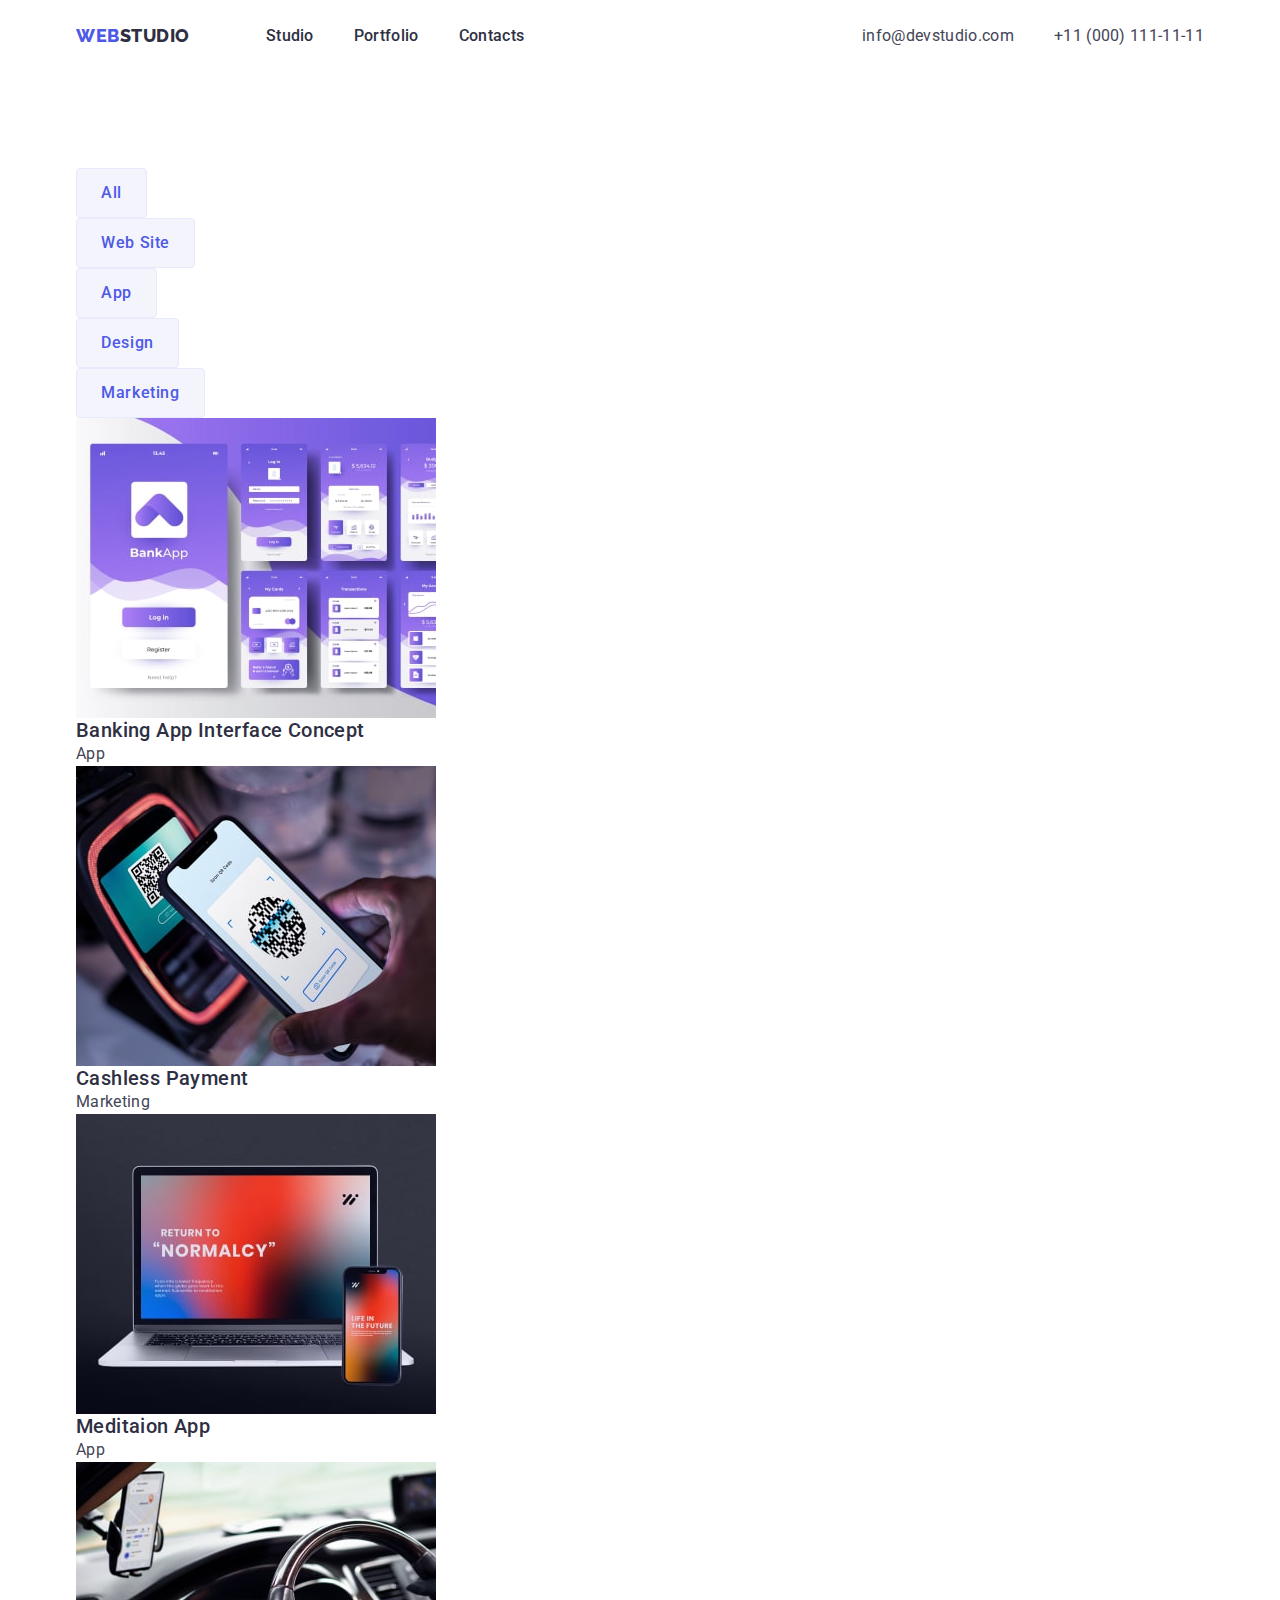
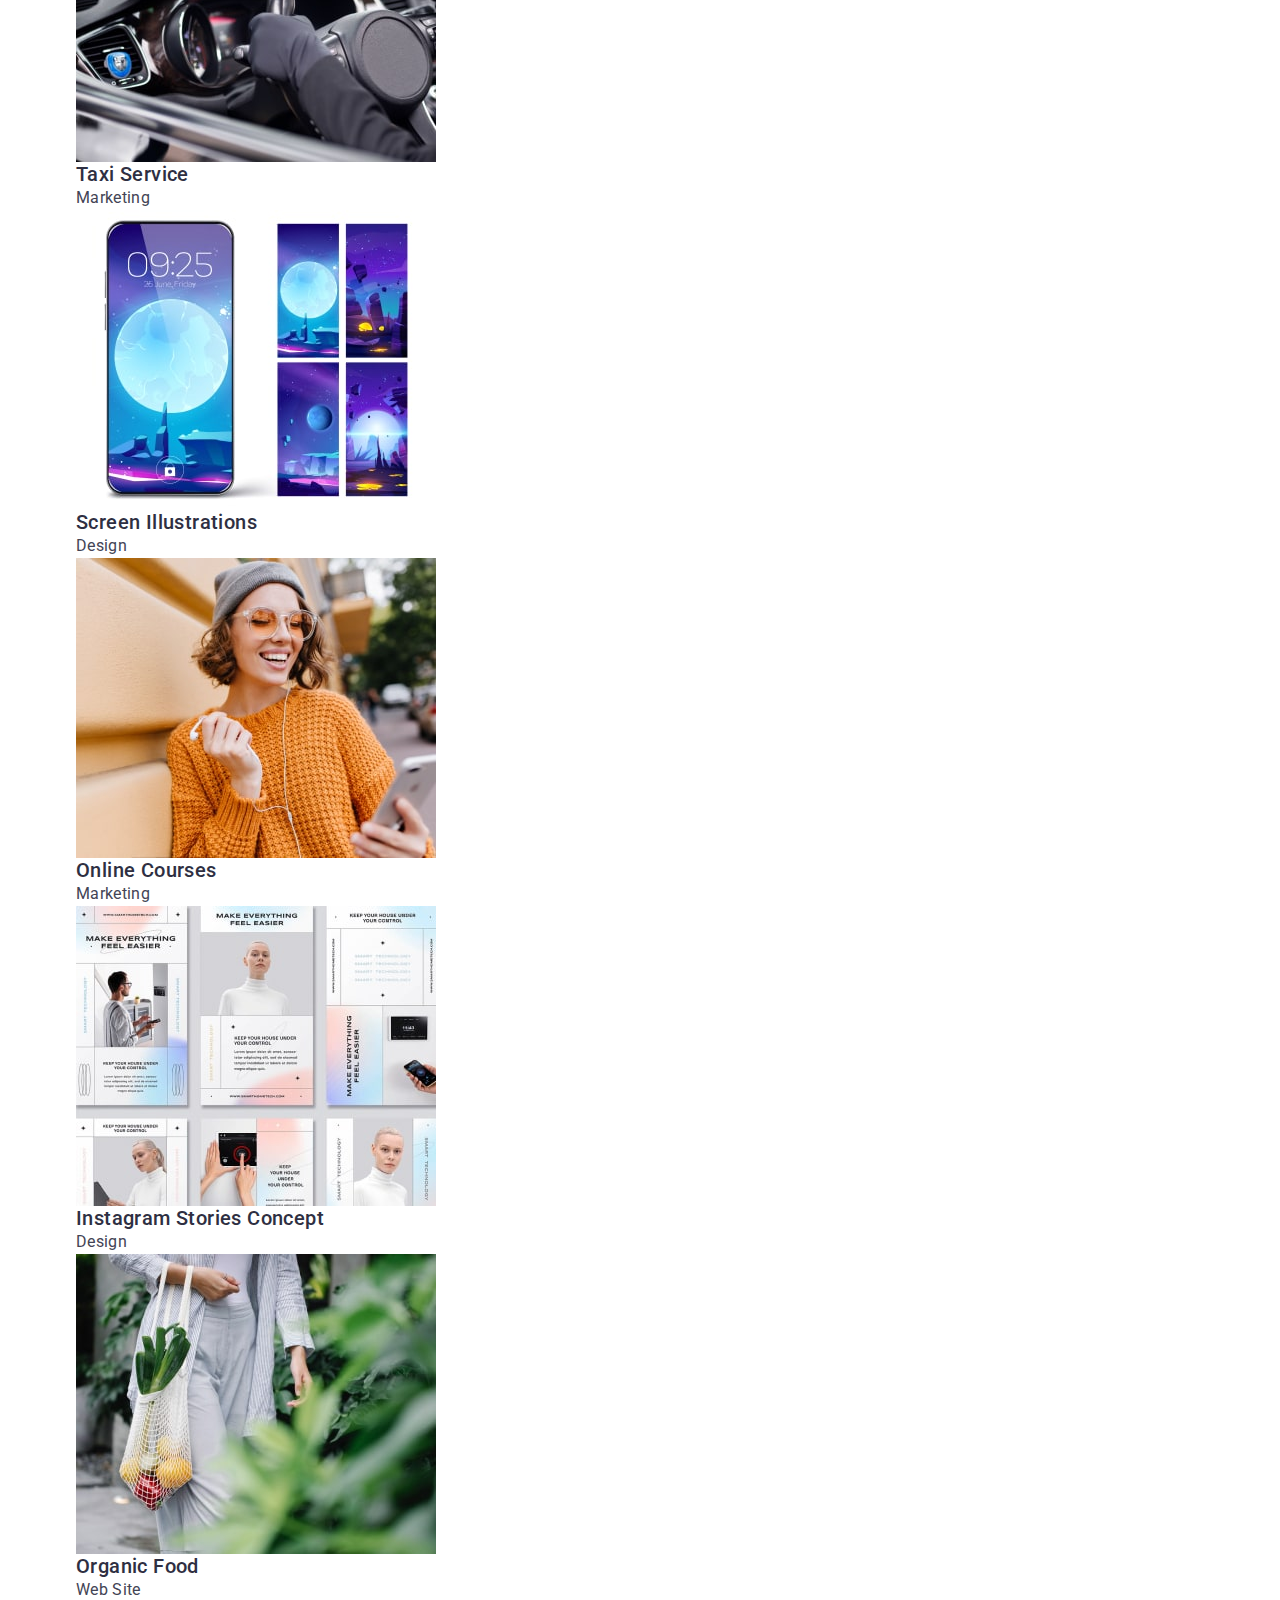
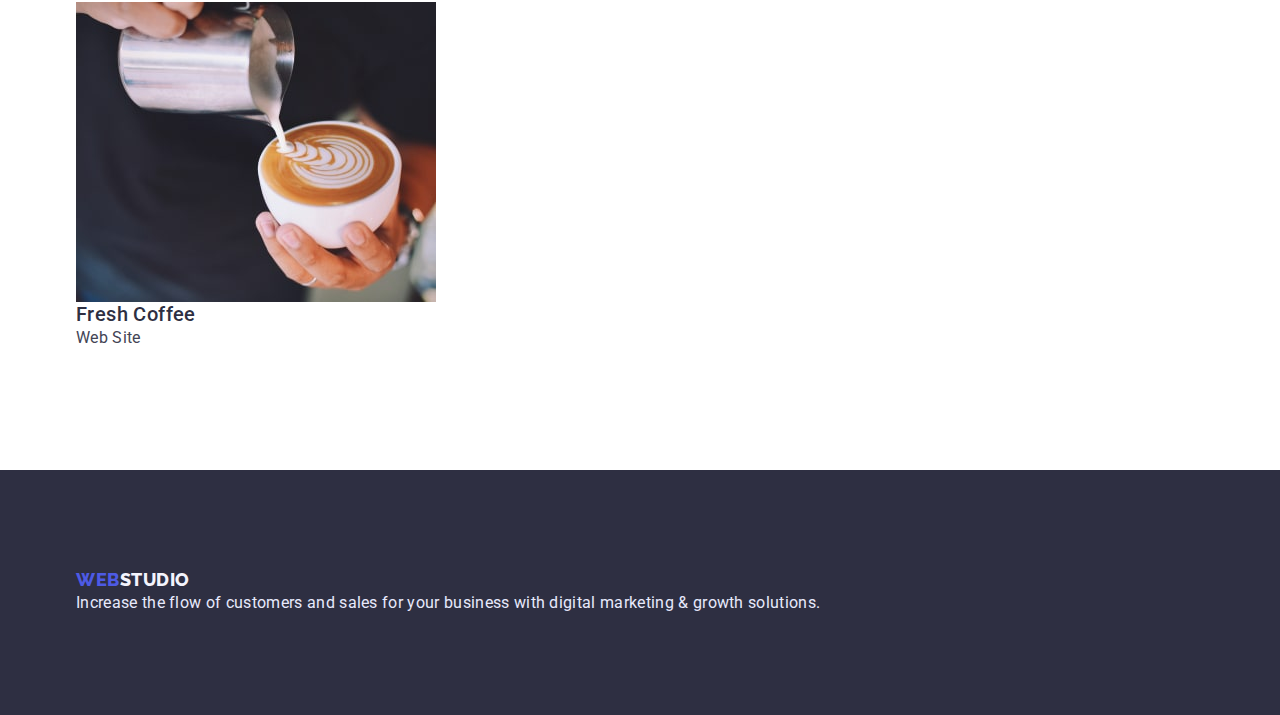
==== portfolio.html @ 72c94efc "add new files" ====
<!DOCTYPE html>
<html lang="en">
<head>
    <meta charset="UTF-8">
    <meta http-equiv="X-UA-Compatible" content="IE=edge">
    <meta name="viewport" content="width=device-width, initial-scale=1.0">
    <link rel="preconnect" href="https://fonts.googleapis.com">
    <link rel="preconnect" href="https://fonts.gstatic.com" crossorigin>
    <link href="https://fonts.googleapis.com/css2?family=Raleway:wght@800&family=Roboto:wght@400;500;700;900&display=swap" rel="stylesheet">
    <link rel="stylesheet" href="https://cdn.jsdelivr.net/npm/modern-normalize@1.1.0/modern-normalize.min.css">
    <link rel="stylesheet" href="./css/styles.css">
    <title>Web
        Studio</title>
<body>
    <header class="header">
        <div class="container header-container">
                <nav class="nav">
                    <a href="./index.html" class="nav-logo link list"><span class="accent">Web</span>Studio</a>
                <ul class="nav-list list ">
                    <li class="nav-item">
                        <a href="./index.html" class="nav-link link list ">Studio</a>
                    </li>
                    <li class="nav-item">
                        <a href="" class="nav-link link list ">Portfolio</a>
                    </li>
                    <li class="nav-item">
                        <a href="" class="nav-link link list ">Contacts</a>
                    </li>
                </ul>
                </nav>
                <address class="addres">
                <ul class="addres-list list">
                    <li class="addres-item">
                        <a href="mailto:info@devstudio.com" class="contact-link-mail list  link ">info@devstudio.com</a>
                    </li>
                    <li class="addres-item">
                        <a href="tel:+110001111111" class="contact-link-number list link ">+11 (000) 111-11-11</a>
                    </li>
                </ul>
                </address>
        </div>    
    </header>
    <main>       
        <section class="portfolio">
            <div class="container">
        <h1 hidden>portfolio</h1>
    <ul  class="portfolio-list">
        <li class="portfolio-item list"><button type="button" class="portfolio-btn">All</button></li>
        <li class="portfolio-item list"><button type="button" class="portfolio-btn">Web Site</button></li>
        <li class="portfolio-item list"><button type="button" class="portfolio-btn">App</button></li>
        <li class="portfolio-item list"><button type="button" class="portfolio-btn">Design</button></li>
        <li class="portfolio-item list"><button type="button" class="portfolio-btn">Marketing</button></li>
    </ul> 
    <ul class="portfolio-list">
        <li class="portfolio-item list">
            <img src="./images/portfolio/img1.jpg" alt="Banking App Interface Concept" >
            <h3 class="portfolio-subtitle section-subtitle">Banking App Interface Concept</h3>
            <p class="portfolio-text sction-text">App</p>
        </li>
        <li class="portfolio-item list">
            <img src="./images/portfolio/img2.jpg" alt="Cashless Payment" width="360" height="300">
            <h3 class="portfolio-subtitle section-subtitle">Cashless Payment</h3>
            <p class="portfolio-text sction-text">Marketing</p>
        </li>
        <li class="portfolio-item list">
            <img src="./images/portfolio/img3.jpg" alt="Meditaion App" width="360" height="300">
            <h3 class="portfolio-subtitle section-subtitle">Meditaion App</h3>
            <p class="portfolio-text sction-text">App</p>
        </li>
        <li class="portfolio-item list">
            <img src="./images/portfolio/img4.jpg" alt="Taxi Service" width="360" height="300">
            <h3 class="portfolio-subtitle section-subtitle">Taxi Service</h3>
            <p class="portfolio-text sction-text">Marketing</p>
        </li>
        <li class="portfolio-item list">
            <img src="./images/portfolio/img5.jpg" alt="Screen Illustrations" width="360" height="300">
            <h3 class="portfolio-subtitle section-subtitle">Screen Illustrations</h3>
            <p class="portfolio-text sction-text">Design</p>
        </li>
        <li class="portfolio-item list">
            <img src="./images/portfolio/img6.jpg" alt="Online Courses" width="360" height="300">
            <h3 class="portfolio-subtitle section-subtitle">Online Courses</h3>
            <p class="portfolio-text sction-text">Marketing</p>
        </li>
        <li class="portfolio-item list">
            <img src="./images/portfolio/img7.jpg" alt="Instagram Stories Concept" width="360" height="300">
            <h3 class="portfolio-subtitle section-subtitle">Instagram Stories Concept</h3>
            <p class="portfolio-text sction-text">Design</p>
        </li>
        <li class="portfolio-item list">
            <img src="./images/portfolio/img8.jpg" alt="Organic Food" width="360" height="300">
            <h3 class="portfolio-subtitle section-subtitle">Organic Food</h3>
            <p class="portfolio-text sction-text">Web Site</p>
        </li>
        <li class="portfolio-item list">
            <img src="./images/portfolio/img9.jpg" alt="Fresh Coffee" width="360" height="300">
            <h3 class="portfolio-subtitle section-subtitle">Fresh Coffee</h3>
            <p class="portfolio-text sction-text">Web Site</p>
        </li>
        </ul>
        
        </div>
        </section>
    </main>     
    <footer class="footer">
        <div class="container">
        <a href="./index.html" class="footer-logo link"><span class="accent">Web</span>Studio</a>
        <p class="footer-text sction-text">Increase the flow of customers and sales for your business with digital marketing & growth solutions.</p>
        </div>
    </footer>
</body>
---- css/styles.css ----
h1,h2,h3,p{
    margin-top: 0;
    margin-bottom: 0;
    }
    ul,ol{
    margin-top: 0;
    margin-bottom: 0;
    padding-left: 0;
    }
    img{
        display: block;
    }
    :root{
    --grey-one:#434455;
    --grey-two:#2E2F42; 
    --blue-one:#4D5AE5;
    --blue-two:#404BBF;
    --white-one:#FFFFFF;
    --white-two:#F4F4FD;
    --white-three:#E7E9FC;   
    --body-text-color:var(--grey-one);
    --bodi-title-color:var(--grey-two);
    --background-hero-footer-color:var(--grey-two);
    --hover-focus-color:var(--blue-one);
    --btn-color:var(--blue-one);
    --btn-hover-focus-color:var(--blue-two);
    --btn-text-color:var(--white-one);
    }
    .container{
        width: 1158px;
        margin-left: auto;
        margin-right: auto; 
        padding-left: 15px;
        padding-right: 15px;   
        }
    .section-title{
    font-size: 36px;
    line-height: 1.11;
    text-align: center;
    letter-spacing: 0.02em;
    text-transform: capitalize;
    }
    .section-subtitle{
    font-weight: 500;
    font-size: 20px;
    line-height: 1.2;
    letter-spacing: 0.02em;
    }
    .sction-text{
    line-height: 1.5;
    letter-spacing: 0.02em;
    color:var(--body-text-color);
    }
    button {
    border-radius: 4px;
    font-family: inherit;
    font-weight: 500;
    line-height: 1.5;
    font-size: 16px;
    display: flex;
    align-items: center;
    letter-spacing: 0.04em;
    cursor: pointer;
    }
    button:focus, button:hover {
    background-color:var(--btn-hover-focus-color);
    color:var(--white-one);
    box-shadow: 0px 3px 1px rgba(0, 0, 0, 0.1), 0px 2px 1px rgba(0, 0, 0, 0.08), 0px 2px 2px rgba(0, 0, 0, 0.12);
    border-radius: 4px;
    }
    .list{ 
    list-style: none;
    }
    .link{
    text-decoration: none;
    }    
    /* ----------BODY------------ */
    body{
    font-family: 'roboto', sans-serif;
    font-size: 16px;
    color:var(--grey-two);
    background-color:var(--white-one);
    }
    
    /* ---------HEADER----------- */
    .header{
        padding-top: 24px;
        padding-bottom: 24px;
    }
    .header-container{
        display: flex;
        align-items: center;
        justify-content: space-between;

    }
    .nav{
        display: flex;
        align-items: center;
    }
    .nav-list{
        display: flex;
        align-items: center;
    }
    .nav-logo{
        margin-right: 76px;
    }
    .nav-item:not(:last-child){
        margin-right: 40px;
    }
    
    .nav-logo {
    font-family: 'Raleway';
    font-weight: 800;
    font-size: 18px;
    line-height: 1.33;
    display: flex;
    align-items: center;
    letter-spacing: 0.03em;
    text-transform: uppercase;
    color: var(--bodi-title-color);
    }
    .nav-logo:hover, 
    .nav-logo:focus{
    color:var(--hover-focus-color);
    }
    .accent{
    color: var(--hover-focus-color);
    }
    .nav-link {
    font-weight: 500;
    line-height: 1.5;
    letter-spacing: 0.02em;
    color: var(--bodi-title-color);  
    }
    /*------------ ADDRES------------ */
    .addres{
        display: flex;
        align-items: center; 
    }
    .addres-list{
        display: flex;
        align-items: center;   
    }
    .addres-item:not(:last-child){
        margin-right: 40px;
        margin-left: auto;
    }
    .contact-link-number, .contact-link-mail {
    line-height: 1.5;
    letter-spacing: 0.02em;
    color:var(--body-text-color);
    font-style: normal;
    
    }
    .nav-list .nav-link:hover, 
    .nav-list .nav-link:focus,
    .contact-link-number:hover, .contact-link-number:focus,
    .contact-link-mail:hover, .contact-link-mail:focus,   
    .footer-logo:hover, .footer-logo:focus
    {
    color: var(--hover-focus-color);  
    }
    /* --------MAIN------------ */
        /* --------HERO------------ */
    .hero {
        padding-top: 188px;
        padding-bottom: 188px;
    background: var(--background-hero-footer-color);
    }
    .hero-btn{
    padding: 16px 32px;
    background: var(--btn-color);
    color:var(--btn-text-color);
    box-shadow: 0px 4px 4px rgba(0, 0, 0, 0.15);
    border-radius: 4px;
    }
    .hero-title {
    font-size: 56px;
    line-height: 1.07;
    text-align: center;
    letter-spacing: 0.02em;
    color:var(--white-one);
    }
    /* --------ABOUT---------- */
    .about{
        padding-top: 120px;
        padding-bottom: 120px;
    }
    /* -------DOING------------- */
    .doing{
        padding-top: 120px;
        padding-bottom: 120px;
    }
    /* -------------TEAM------------ */
    .team {
        padding-top: 120px;
        padding-bottom: 120px;
    background:var(--white-two);
    }
    /* -----PORTFOLIO--------- */
    .portfolio{
        padding-top: 96px;
        padding-bottom: 120px;
    }
    .portfolio-btn{
    padding: 12px 24px;     
    background:var(--white-two); 
    color: var(--btn-color);
    border: 1px solid var(--white-three);
    border-radius: 4px;}
    /* ---------FOOTER--------- */
    .footer{
        padding-top: 100px;
        padding-bottom: 100px;
    background-color: var(--background-hero-footer-color)
    }
    .footer-logo {
    font-family: 'Raleway';
    font-weight: 800;
    font-size: 18px;
    line-height: 1.16;
    display: flex;
    align-items: center;
    letter-spacing: 0.03em;
    text-transform: uppercase;
    color: var(--white-two);
    }
    .footer-text {
    line-height: 1.5;
    letter-spacing: 0.02em;
    color:var(--white-three);
    }
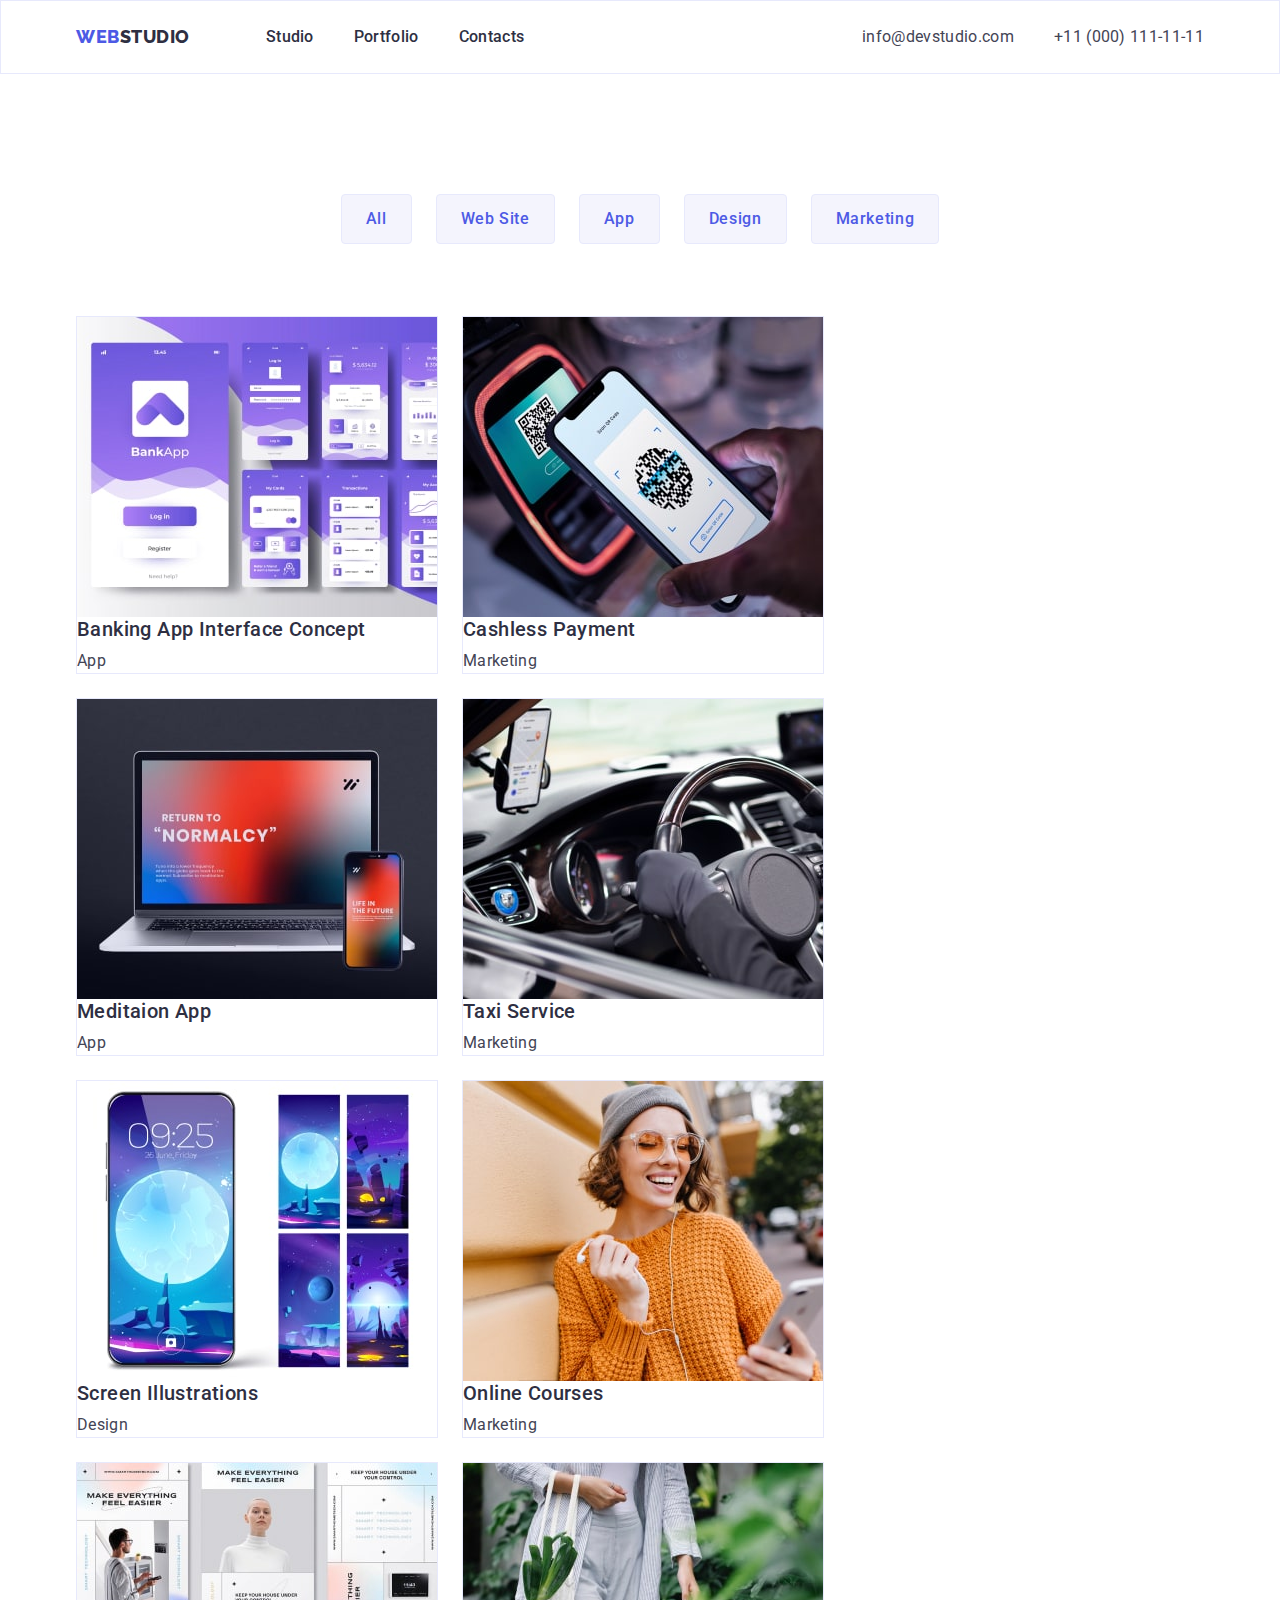
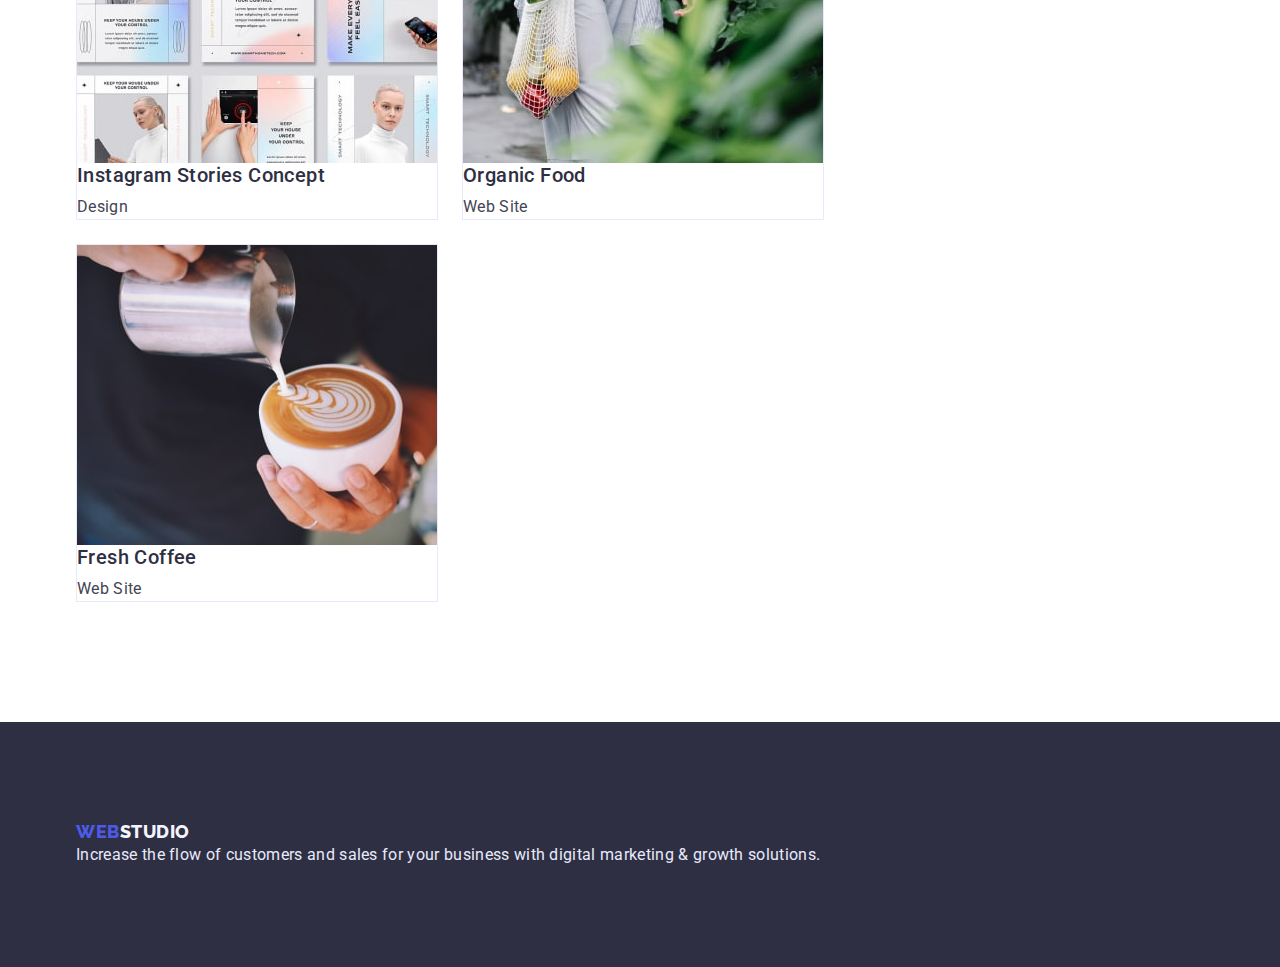
==== commit a57118c4: "add css" ====
--- a/portfolio.html
+++ b/portfolio.html
@@ -12,93 +12,104 @@
     <title>Web
         Studio</title>
 <body>
-    <header class="header">
+    <header class="header border">
         <div class="container header-container">
-                <nav class="nav">
-                    <a href="./index.html" class="nav-logo link list"><span class="accent">Web</span>Studio</a>
-                <ul class="nav-list list ">
-                    <li class="nav-item">
-                        <a href="./index.html" class="nav-link link list ">Studio</a>
-                    </li>
-                    <li class="nav-item">
-                        <a href="" class="nav-link link list ">Portfolio</a>
-                    </li>
-                    <li class="nav-item">
-                        <a href="" class="nav-link link list ">Contacts</a>
-                    </li>
-                </ul>
-                </nav>
-                <address class="addres">
-                <ul class="addres-list list">
-                    <li class="addres-item">
-                        <a href="mailto:info@devstudio.com" class="contact-link-mail list  link ">info@devstudio.com</a>
-                    </li>
-                    <li class="addres-item">
-                        <a href="tel:+110001111111" class="contact-link-number list link ">+11 (000) 111-11-11</a>
-                    </li>
-                </ul>
-                </address>
+        <nav class="nav">
+                <a href="./index.html" class="nav-logo link list"><span class="accent">Web</span>Studio</a>
+            <ul class="nav-list list ">
+                <li class="nav-item">
+                    <a href="./index.html" class="nav-link link list ">Studio</a>
+                </li>
+                <li class="nav-item">
+                    <a href="" class="nav-link link list ">Portfolio</a>
+                </li>
+                <li class="nav-item">
+                    <a href="" class="nav-link link list ">Contacts</a>
+                </li>
+            </ul>
+        </nav>
+        <address class="addres">
+            <ul class="addres-list list">
+                <li class="addres-item">
+                    <a href="mailto:info@devstudio.com" class="contact-link-mail list  link ">info@devstudio.com</a>
+                </li>
+                <li class="addres-item">
+                    <a href="tel:+110001111111" class="contact-link-number list link ">+11 (000) 111-11-11</a>
+                </li>
+            </ul>
+        </address>
         </div>    
     </header>
     <main>       
-        <section class="portfolio">
-            <div class="container">
+        <section class="portfolio section">
         <h1 hidden>portfolio</h1>
-    <ul  class="portfolio-list">
-        <li class="portfolio-item list"><button type="button" class="portfolio-btn">All</button></li>
-        <li class="portfolio-item list"><button type="button" class="portfolio-btn">Web Site</button></li>
-        <li class="portfolio-item list"><button type="button" class="portfolio-btn">App</button></li>
-        <li class="portfolio-item list"><button type="button" class="portfolio-btn">Design</button></li>
-        <li class="portfolio-item list"><button type="button" class="portfolio-btn">Marketing</button></li>
-    </ul> 
-    <ul class="portfolio-list">
-        <li class="portfolio-item list">
+        <div class="containet-portfolio-btn container">
+    <ul  class="portfolio-list-btn section-list">
+        <li class="portfolio-item-btn list">
+            <button type="button" class="portfolio-btn">All</button>
+        </li>
+        <li class="portfolio-item-btn list">
+            <button type="button" class="portfolio-btn">Web Site</button>
+        </li>
+        <li class="portfolio-item-btn list">
+            <button type="button" class="portfolio-btn">App</button>
+        </li>
+        <li class="portfolio-item-btn list">
+            <button type="button" class="portfolio-btn">Design</button>
+        </li>
+        <li class="portfolio-item-btn list">
+            <button type="button" class="portfolio-btn">Marketing</button>
+        </li>
+    </ul>
+        </div> 
+        <div class="container-portfolio container"> 
+    <ul class="portfolio-list section-list">
+        <li class="portfolio-item list border">
             <img src="./images/portfolio/img1.jpg" alt="Banking App Interface Concept" >
-            <h3 class="portfolio-subtitle section-subtitle">Banking App Interface Concept</h3>
-            <p class="portfolio-text sction-text">App</p>
+            <h3 class="portfolio-subtitle section-subtitle ">Banking App Interface Concept</h3>
+            <p class="portfolio-text sction-text ">App</p>
         </li>
-        <li class="portfolio-item list">
+        <li class="portfolio-item list border">
             <img src="./images/portfolio/img2.jpg" alt="Cashless Payment" width="360" height="300">
             <h3 class="portfolio-subtitle section-subtitle">Cashless Payment</h3>
             <p class="portfolio-text sction-text">Marketing</p>
         </li>
-        <li class="portfolio-item list">
+        <li class="portfolio-item list border">
             <img src="./images/portfolio/img3.jpg" alt="Meditaion App" width="360" height="300">
             <h3 class="portfolio-subtitle section-subtitle">Meditaion App</h3>
             <p class="portfolio-text sction-text">App</p>
         </li>
-        <li class="portfolio-item list">
+        <li class="portfolio-item list border">
             <img src="./images/portfolio/img4.jpg" alt="Taxi Service" width="360" height="300">
             <h3 class="portfolio-subtitle section-subtitle">Taxi Service</h3>
             <p class="portfolio-text sction-text">Marketing</p>
         </li>
-        <li class="portfolio-item list">
+        <li class="portfolio-item list border">
             <img src="./images/portfolio/img5.jpg" alt="Screen Illustrations" width="360" height="300">
             <h3 class="portfolio-subtitle section-subtitle">Screen Illustrations</h3>
             <p class="portfolio-text sction-text">Design</p>
         </li>
-        <li class="portfolio-item list">
+        <li class="portfolio-item list border">
             <img src="./images/portfolio/img6.jpg" alt="Online Courses" width="360" height="300">
             <h3 class="portfolio-subtitle section-subtitle">Online Courses</h3>
             <p class="portfolio-text sction-text">Marketing</p>
         </li>
-        <li class="portfolio-item list">
+        <li class="portfolio-item list border">
             <img src="./images/portfolio/img7.jpg" alt="Instagram Stories Concept" width="360" height="300">
             <h3 class="portfolio-subtitle section-subtitle">Instagram Stories Concept</h3>
             <p class="portfolio-text sction-text">Design</p>
         </li>
-        <li class="portfolio-item list">
+        <li class="portfolio-item list border">
             <img src="./images/portfolio/img8.jpg" alt="Organic Food" width="360" height="300">
             <h3 class="portfolio-subtitle section-subtitle">Organic Food</h3>
             <p class="portfolio-text sction-text">Web Site</p>
         </li>
-        <li class="portfolio-item list">
+        <li class="portfolio-item list border">
             <img src="./images/portfolio/img9.jpg" alt="Fresh Coffee" width="360" height="300">
             <h3 class="portfolio-subtitle section-subtitle">Fresh Coffee</h3>
             <p class="portfolio-text sction-text">Web Site</p>
         </li>
         </ul>
-        
         </div>
         </section>
     </main>     
--- a/css/styles.css
+++ b/css/styles.css
@@ -8,7 +8,7 @@
     padding-left: 0;
     }
     img{
-        display: block;
+    display: block;
     }
     :root{
     --grey-one:#434455;
@@ -27,29 +27,41 @@
     --btn-text-color:var(--white-one);
     }
     .container{
-        width: 1158px;
-        margin-left: auto;
-        margin-right: auto; 
-        padding-left: 15px;
-        padding-right: 15px;   
-        }
+    width: 1158px;
+    margin-left: auto;
+    margin-right: auto; 
+    padding-left: 15px;
+    padding-right: 15px;   
+    }
+    .section{
+    padding-top: 120px;
+    padding-bottom: 120px;
+    }    
     .section-title{
     font-size: 36px;
     line-height: 1.11;
     text-align: center;
     letter-spacing: 0.02em;
     text-transform: capitalize;
+    margin-bottom: 72px;
     }
     .section-subtitle{
     font-weight: 500;
     font-size: 20px;
     line-height: 1.2;
     letter-spacing: 0.02em;
+    margin-bottom: 8px;
     }
     .sction-text{
     line-height: 1.5;
     letter-spacing: 0.02em;
     color:var(--body-text-color);
+    }
+    .section-list{
+    display: flex;
+    align-items: center;
+    flex-wrap: wrap;
+    gap: 24px;    
     }
     button {
     border-radius: 4px;
@@ -73,7 +85,10 @@
     }
     .link{
     text-decoration: none;
-    }    
+    } 
+    .border{
+        border: 1px solid var(--white-three);    
+    }  
     /* ----------BODY------------ */
     body{
     font-family: 'roboto', sans-serif;
@@ -84,30 +99,27 @@
     
     /* ---------HEADER----------- */
     .header{
-        padding-top: 24px;
-        padding-bottom: 24px;
+    padding-top: 24px;
+    padding-bottom: 24px;
     }
     .header-container{
-        display: flex;
-        align-items: center;
-        justify-content: space-between;
+    display: flex;
+    align-items: center;
+    justify-content: space-between;
 
     }
     .nav{
-        display: flex;
-        align-items: center;
+    display: flex;
+    align-items: center;
     }
     .nav-list{
-        display: flex;
-        align-items: center;
+    display: flex;
+    align-items: center;
+    gap: 40px;
     }
     .nav-logo{
-        margin-right: 76px;
-    }
-    .nav-item:not(:last-child){
-        margin-right: 40px;
-    }
-    
+    margin-right: 76px;
+    }
     .nav-logo {
     font-family: 'Raleway';
     font-weight: 800;
@@ -134,16 +146,16 @@
     }
     /*------------ ADDRES------------ */
     .addres{
-        display: flex;
-        align-items: center; 
+    display: flex;
+    align-items: center; 
     }
     .addres-list{
-        display: flex;
-        align-items: center;   
+    display: flex;
+    align-items: center; 
+    gap: 40px;  
     }
     .addres-item:not(:last-child){
-        margin-right: 40px;
-        margin-left: auto;
+    margin-left: auto;
     }
     .contact-link-number, .contact-link-mail {
     line-height: 1.5;
@@ -161,11 +173,24 @@
     color: var(--hover-focus-color);  
     }
     /* --------MAIN------------ */
-        /* --------HERO------------ */
+    /* --------HERO------------ */
     .hero {
-        padding-top: 188px;
-        padding-bottom: 188px;
+    padding-top: 188px;
+    padding-bottom: 188px;
     background: var(--background-hero-footer-color);
+    }
+    .hero-title {
+    max-width: 510px;
+    font-size: 56px;
+    line-height: 1.07;
+    text-align: center;
+    letter-spacing: 0.02em;
+    color:var(--white-one);
+    text-align: center;
+    letter-spacing: 0.02em;
+    margin-left: auto;
+    margin-right: auto;
+    margin-bottom: 48px;
     }
     .hero-btn{
     padding: 16px 32px;
@@ -173,34 +198,47 @@
     color:var(--btn-text-color);
     box-shadow: 0px 4px 4px rgba(0, 0, 0, 0.15);
     border-radius: 4px;
-    }
-    .hero-title {
-    font-size: 56px;
-    line-height: 1.07;
-    text-align: center;
-    letter-spacing: 0.02em;
-    color:var(--white-one);
-    }
+    margin-left: auto;
+    margin-right: auto;
+    }
+    
     /* --------ABOUT---------- */
-    .about{
-        padding-top: 120px;
-        padding-bottom: 120px;
-    }
-    /* -------DOING------------- */
+    .about-conteiner{
+    display: flex;
+    box-sizing:content-box; 
+    }
+    .about-list{
+    flex-wrap: nowrap;    
+    }
+    .about-item{
+    display: flex;
+    flex-direction: column;
+    align-items: flex-start;
+    padding: 0px;
+    gap: 8px;    
+    }
+     /* --------DOING---------- */
     .doing{
-        padding-top: 120px;
-        padding-bottom: 120px;
-    }
-    /* -------------TEAM------------ */
+    padding-bottom: 120px;
+    }
+    .doing-list{
+    display: flex;
+    flex-wrap: wrap;
+    gap: 24px;
+    }
+    /* --------TEAM----------- */
     .team {
-        padding-top: 120px;
-        padding-bottom: 120px;
     background:var(--white-two);
     }
+    .team-list{
+    display: flex;
+    flex-wrap: wrap;
+    }
     /* -----PORTFOLIO--------- */
-    .portfolio{
-        padding-top: 96px;
-        padding-bottom: 120px;
+    .containet-portfolio-btn{
+    display: flex;    
+    justify-content:center;
+    margin-bottom: 72px;
     }
     .portfolio-btn{
     padding: 12px 24px;     
@@ -208,10 +246,13 @@
     color: var(--btn-color);
     border: 1px solid var(--white-three);
     border-radius: 4px;}
+    .portfolio-item{
+    }
+    
     /* ---------FOOTER--------- */
     .footer{
-        padding-top: 100px;
-        padding-bottom: 100px;
+    padding-top: 100px;
+    padding-bottom: 100px;
     background-color: var(--background-hero-footer-color)
     }
     .footer-logo {
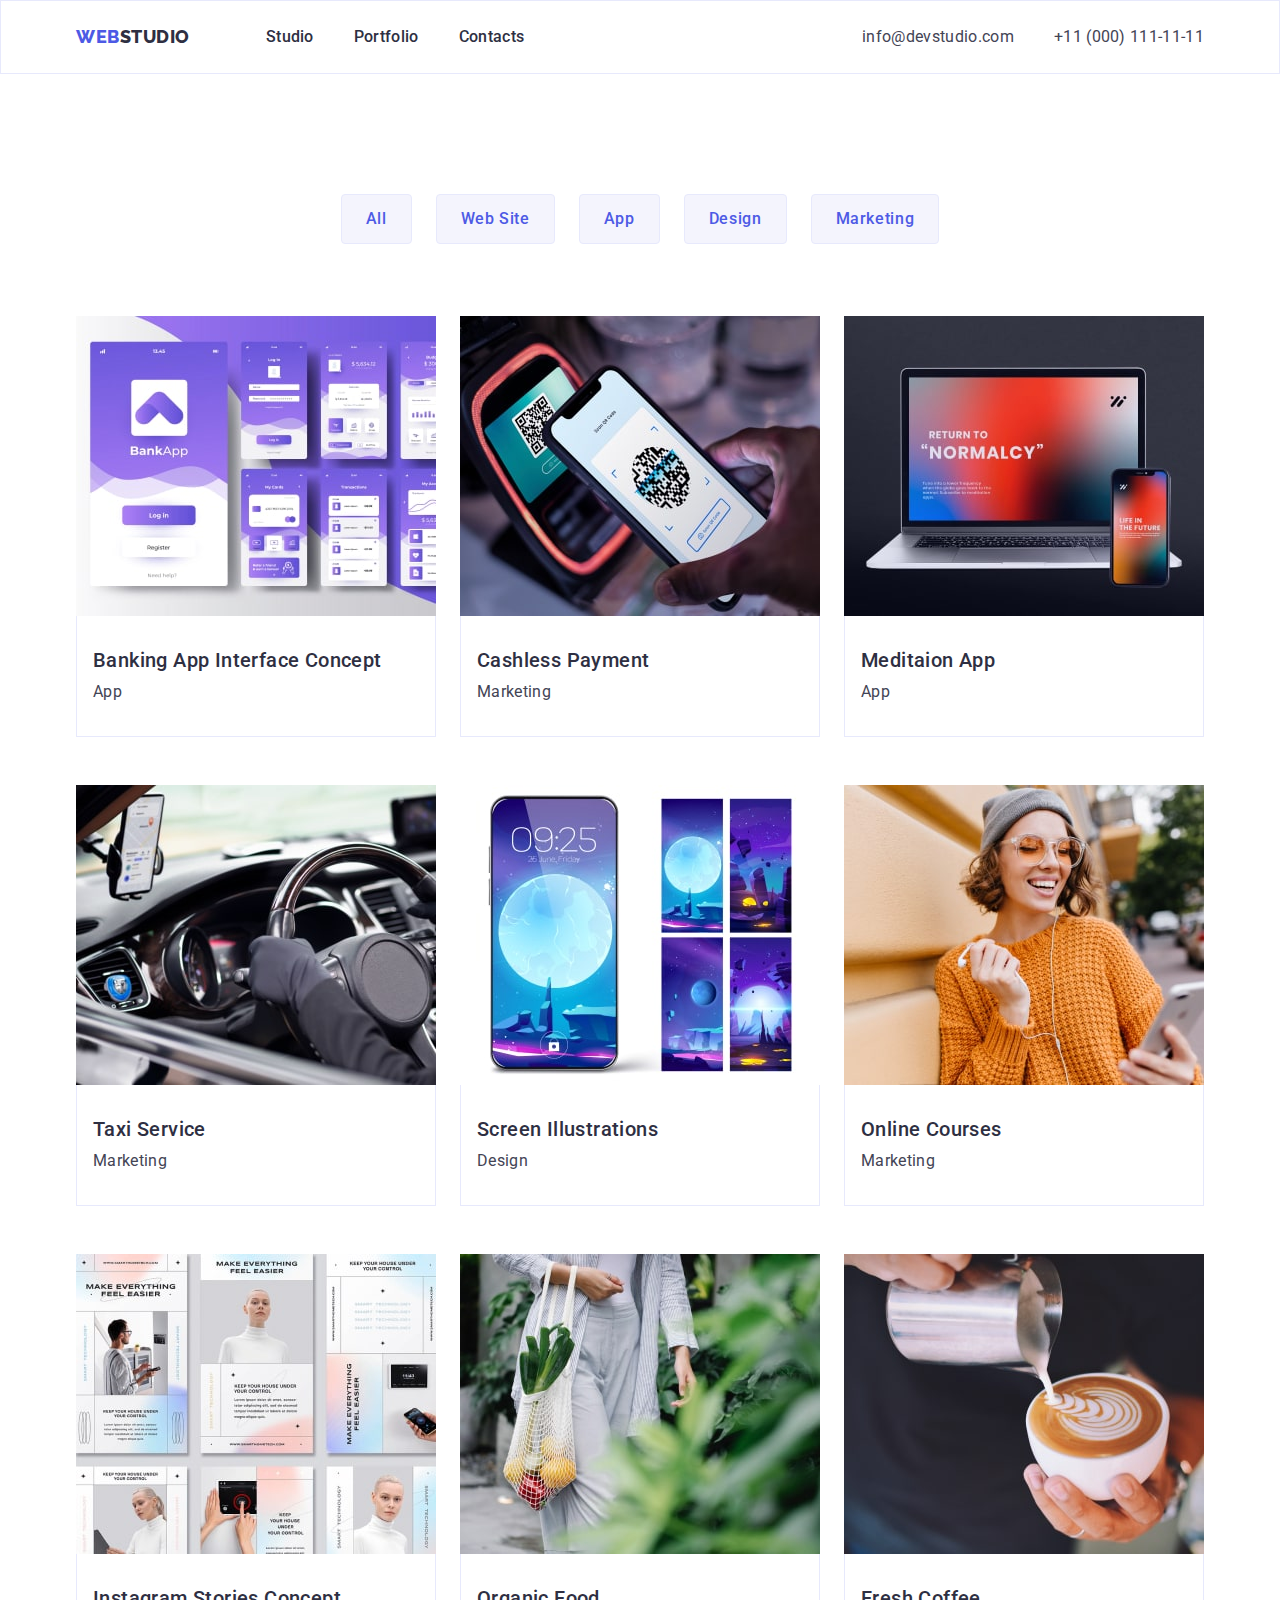
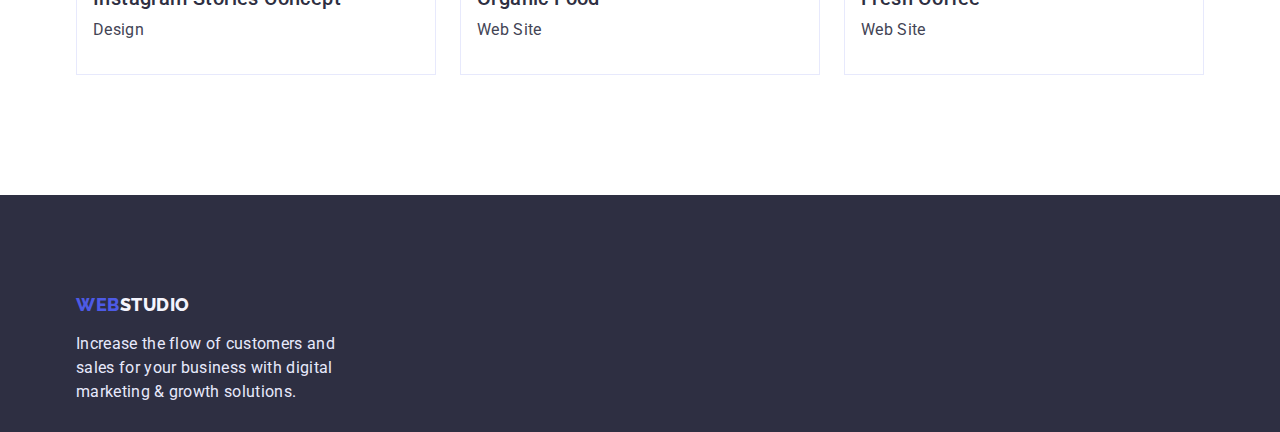
==== commit 9fdb8f50: "add css" ====
--- a/portfolio.html
+++ b/portfolio.html
@@ -9,8 +9,7 @@
     <link href="https://fonts.googleapis.com/css2?family=Raleway:wght@800&family=Roboto:wght@400;500;700;900&display=swap" rel="stylesheet">
     <link rel="stylesheet" href="https://cdn.jsdelivr.net/npm/modern-normalize@1.1.0/modern-normalize.min.css">
     <link rel="stylesheet" href="./css/styles.css">
-    <title>Web
-        Studio</title>
+    <title>Portfolio</title>
 <body>
     <header class="header border">
         <div class="container header-container">
@@ -42,9 +41,9 @@
     </header>
     <main>       
         <section class="portfolio section">
+            <div class="container-portfolio container">
         <h1 hidden>portfolio</h1>
-        <div class="containet-portfolio-btn container">
-    <ul  class="portfolio-list-btn section-list">
+            <ul  class="portfolio-list-btn section-list">
         <li class="portfolio-item-btn list">
             <button type="button" class="portfolio-btn">All</button>
         </li>
@@ -60,57 +59,73 @@
         <li class="portfolio-item-btn list">
             <button type="button" class="portfolio-btn">Marketing</button>
         </li>
-    </ul>
-        </div> 
-        <div class="container-portfolio container"> 
-    <ul class="portfolio-list section-list">
-        <li class="portfolio-item list border">
+        </ul>
+        <ul class="portfolio-list section-list">
+        <li class="portfolio-item list ">
             <img src="./images/portfolio/img1.jpg" alt="Banking App Interface Concept" >
+            <div class="portfolio-item-wrap border">
             <h3 class="portfolio-subtitle section-subtitle ">Banking App Interface Concept</h3>
             <p class="portfolio-text sction-text ">App</p>
+            </div>
         </li>
-        <li class="portfolio-item list border">
+        <li class="portfolio-item list ">
             <img src="./images/portfolio/img2.jpg" alt="Cashless Payment" width="360" height="300">
+            <div class="portfolio-item-wrap border">
             <h3 class="portfolio-subtitle section-subtitle">Cashless Payment</h3>
             <p class="portfolio-text sction-text">Marketing</p>
+            </div>
         </li>
-        <li class="portfolio-item list border">
+        <li class="portfolio-item list ">
             <img src="./images/portfolio/img3.jpg" alt="Meditaion App" width="360" height="300">
+            <div class="portfolio-item-wrap border">
             <h3 class="portfolio-subtitle section-subtitle">Meditaion App</h3>
             <p class="portfolio-text sction-text">App</p>
+            </div>
         </li>
-        <li class="portfolio-item list border">
+        <li class="portfolio-item list ">
             <img src="./images/portfolio/img4.jpg" alt="Taxi Service" width="360" height="300">
+            <div class="portfolio-item-wrap border">
             <h3 class="portfolio-subtitle section-subtitle">Taxi Service</h3>
             <p class="portfolio-text sction-text">Marketing</p>
+            </div>
         </li>
-        <li class="portfolio-item list border">
+        <li class="portfolio-item list ">
             <img src="./images/portfolio/img5.jpg" alt="Screen Illustrations" width="360" height="300">
+            <div class="portfolio-item-wrap border">
             <h3 class="portfolio-subtitle section-subtitle">Screen Illustrations</h3>
             <p class="portfolio-text sction-text">Design</p>
+            </div>
         </li>
-        <li class="portfolio-item list border">
+        <li class="portfolio-item list ">
             <img src="./images/portfolio/img6.jpg" alt="Online Courses" width="360" height="300">
+            <div class="portfolio-item-wrap border">
             <h3 class="portfolio-subtitle section-subtitle">Online Courses</h3>
             <p class="portfolio-text sction-text">Marketing</p>
+            </div>
         </li>
-        <li class="portfolio-item list border">
+        <li class="portfolio-item list ">
             <img src="./images/portfolio/img7.jpg" alt="Instagram Stories Concept" width="360" height="300">
+            <div class="portfolio-item-wrap border">
             <h3 class="portfolio-subtitle section-subtitle">Instagram Stories Concept</h3>
             <p class="portfolio-text sction-text">Design</p>
+            </div>
         </li>
-        <li class="portfolio-item list border">
+        <li class="portfolio-item list ">
             <img src="./images/portfolio/img8.jpg" alt="Organic Food" width="360" height="300">
+            <div class="portfolio-item-wrap border">
             <h3 class="portfolio-subtitle section-subtitle">Organic Food</h3>
             <p class="portfolio-text sction-text">Web Site</p>
+            </div>
         </li>
-        <li class="portfolio-item list border">
+        <li class="portfolio-item list ">
             <img src="./images/portfolio/img9.jpg" alt="Fresh Coffee" width="360" height="300">
+            <div class="portfolio-item-wrap border">
             <h3 class="portfolio-subtitle section-subtitle">Fresh Coffee</h3>
             <p class="portfolio-text sction-text">Web Site</p>
+            </div>
         </li>
         </ul>
-        </div>
+    </div>
         </section>
     </main>     
     <footer class="footer">
--- a/css/styles.css
+++ b/css/styles.css
@@ -61,7 +61,7 @@
     display: flex;
     align-items: center;
     flex-wrap: wrap;
-    gap: 24px;    
+    column-gap: 24px;
     }
     button {
     border-radius: 4px;
@@ -175,6 +175,7 @@
     /* --------MAIN------------ */
     /* --------HERO------------ */
     .hero {
+    display: block;
     padding-top: 188px;
     padding-bottom: 188px;
     background: var(--background-hero-footer-color);
@@ -186,10 +187,7 @@
     text-align: center;
     letter-spacing: 0.02em;
     color:var(--white-one);
-    text-align: center;
-    letter-spacing: 0.02em;
-    margin-left: auto;
-    margin-right: auto;
+    margin: 0 auto;
     margin-bottom: 48px;
     }
     .hero-btn{
@@ -198,17 +196,14 @@
     color:var(--btn-text-color);
     box-shadow: 0px 4px 4px rgba(0, 0, 0, 0.15);
     border-radius: 4px;
-    margin-left: auto;
-    margin-right: auto;
+    margin: 0 auto;
     }
     
     /* --------ABOUT---------- */
-    .about-conteiner{
-    display: flex;
-    box-sizing:content-box; 
-    }
     .about-list{
-    flex-wrap: nowrap;    
+    display: flex;    
+    flex-wrap: nowrap;
+    align-items: flex-start;    
     }
     .about-item{
     display: flex;
@@ -230,12 +225,19 @@
     .team {
     background:var(--white-two);
     }
-    .team-list{
-    display: flex;
-    flex-wrap: wrap;
-    }
-    /* -----PORTFOLIO--------- */
-    .containet-portfolio-btn{
+    .team-item-wrap{
+    padding: 32px 16px 32px 16px;
+    background:var(--white-one);
+    box-shadow: 0px 1px 6px rgb(46 47 66 / 8%), 0px 1px 1px rgb(46 47 66 / 16%), 0px 2px 1px rgb(46 47 66 / 8%);
+    border-radius: 0px 0px 4px 4px;
+    text-align: center;       
+    }
+      /* -----PORTFOLIO--------- */
+    .portfolio-list{
+    display: flex;    
+    row-gap: 48px;    
+    }  
+    .portfolio-list-btn{
     display: flex;    
     justify-content:center;
     margin-bottom: 72px;
@@ -246,7 +248,11 @@
     color: var(--btn-color);
     border: 1px solid var(--white-three);
     border-radius: 4px;}
-    .portfolio-item{
+    .portfolio-item-wrap{
+    padding-top: 32px;
+    padding-bottom: 32px;
+    padding-left: 16px;  
+    border-top: none;   
     }
     
     /* ---------FOOTER--------- */
@@ -265,9 +271,10 @@
     letter-spacing: 0.03em;
     text-transform: uppercase;
     color: var(--white-two);
+    margin-bottom: 16px;
     }
     .footer-text {
-    line-height: 1.5;
-    letter-spacing: 0.02em;
+        position: absolute;
+    max-width: 300px;
     color:var(--white-three);
     }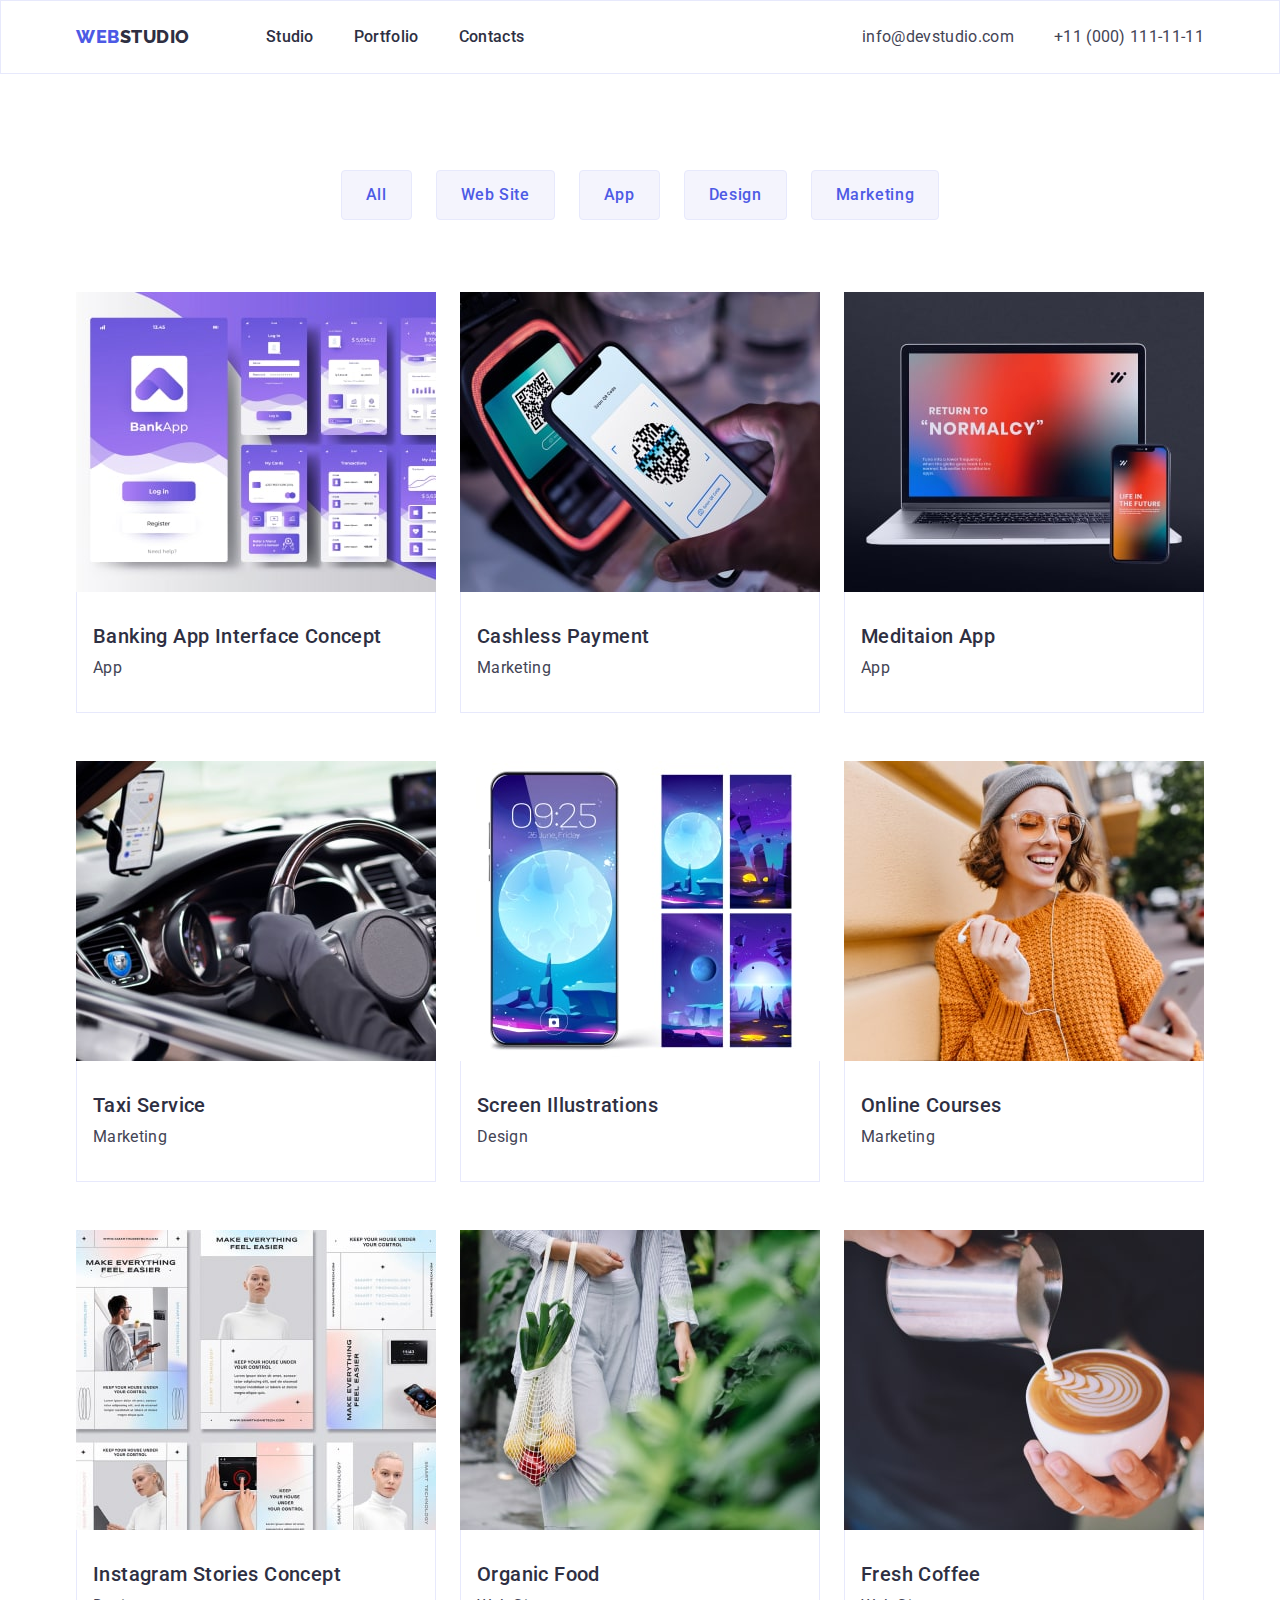
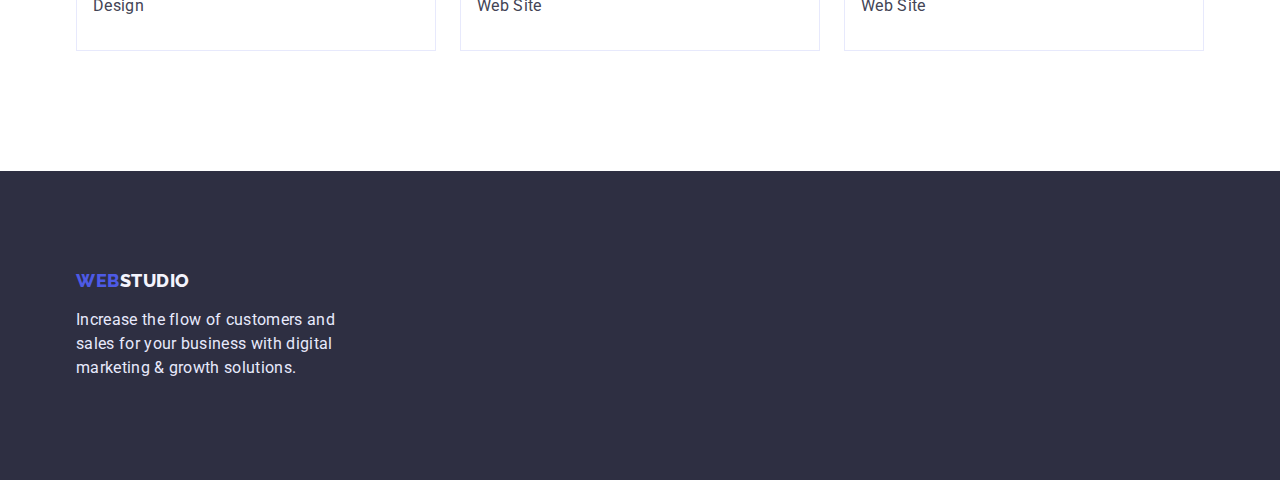
==== commit 7d23c8f6: "add files" ====
--- a/portfolio.html
+++ b/portfolio.html
@@ -60,67 +60,67 @@
             <button type="button" class="portfolio-btn">Marketing</button>
         </li>
         </ul>
-        <ul class="portfolio-list section-list">
-        <li class="portfolio-item list ">
+        <ul class="portfolio-list ">
+        <li class="portfolio-item list width-card">
             <img src="./images/portfolio/img1.jpg" alt="Banking App Interface Concept" >
             <div class="portfolio-item-wrap border">
-            <h3 class="portfolio-subtitle section-subtitle ">Banking App Interface Concept</h3>
+            <h2 class="portfolio-subtitle section-subtitle ">Banking App Interface Concept</h3>
             <p class="portfolio-text sction-text ">App</p>
             </div>
         </li>
-        <li class="portfolio-item list ">
+        <li class="portfolio-item list width-card">
             <img src="./images/portfolio/img2.jpg" alt="Cashless Payment" width="360" height="300">
             <div class="portfolio-item-wrap border">
-            <h3 class="portfolio-subtitle section-subtitle">Cashless Payment</h3>
+            <h2 class="portfolio-subtitle section-subtitle">Cashless Payment</h3>
             <p class="portfolio-text sction-text">Marketing</p>
             </div>
         </li>
-        <li class="portfolio-item list ">
+        <li class="portfolio-item list width-card">
             <img src="./images/portfolio/img3.jpg" alt="Meditaion App" width="360" height="300">
             <div class="portfolio-item-wrap border">
-            <h3 class="portfolio-subtitle section-subtitle">Meditaion App</h3>
+            <h2 class="portfolio-subtitle section-subtitle">Meditaion App</h3>
             <p class="portfolio-text sction-text">App</p>
             </div>
         </li>
-        <li class="portfolio-item list ">
+        <li class="portfolio-item list width-card">
             <img src="./images/portfolio/img4.jpg" alt="Taxi Service" width="360" height="300">
             <div class="portfolio-item-wrap border">
-            <h3 class="portfolio-subtitle section-subtitle">Taxi Service</h3>
+            <h2 class="portfolio-subtitle section-subtitle">Taxi Service</h3>
             <p class="portfolio-text sction-text">Marketing</p>
             </div>
         </li>
-        <li class="portfolio-item list ">
+        <li class="portfolio-item list width-card">
             <img src="./images/portfolio/img5.jpg" alt="Screen Illustrations" width="360" height="300">
             <div class="portfolio-item-wrap border">
-            <h3 class="portfolio-subtitle section-subtitle">Screen Illustrations</h3>
+            <h2 class="portfolio-subtitle section-subtitle">Screen Illustrations</h3>
             <p class="portfolio-text sction-text">Design</p>
             </div>
         </li>
-        <li class="portfolio-item list ">
+        <li class="portfolio-item list width-card">
             <img src="./images/portfolio/img6.jpg" alt="Online Courses" width="360" height="300">
             <div class="portfolio-item-wrap border">
-            <h3 class="portfolio-subtitle section-subtitle">Online Courses</h3>
+            <h2 class="portfolio-subtitle section-subtitle">Online Courses</h3>
             <p class="portfolio-text sction-text">Marketing</p>
             </div>
         </li>
-        <li class="portfolio-item list ">
+        <li class="portfolio-item list width-card">
             <img src="./images/portfolio/img7.jpg" alt="Instagram Stories Concept" width="360" height="300">
             <div class="portfolio-item-wrap border">
-            <h3 class="portfolio-subtitle section-subtitle">Instagram Stories Concept</h3>
+            <h2 class="portfolio-subtitle section-subtitle">Instagram Stories Concept</h3>
             <p class="portfolio-text sction-text">Design</p>
             </div>
         </li>
-        <li class="portfolio-item list ">
+        <li class="portfolio-item list width-card">
             <img src="./images/portfolio/img8.jpg" alt="Organic Food" width="360" height="300">
             <div class="portfolio-item-wrap border">
-            <h3 class="portfolio-subtitle section-subtitle">Organic Food</h3>
+            <h2 class="portfolio-subtitle section-subtitle">Organic Food</h3>
             <p class="portfolio-text sction-text">Web Site</p>
             </div>
         </li>
-        <li class="portfolio-item list ">
+        <li class="portfolio-item list width-card">
             <img src="./images/portfolio/img9.jpg" alt="Fresh Coffee" width="360" height="300">
             <div class="portfolio-item-wrap border">
-            <h3 class="portfolio-subtitle section-subtitle">Fresh Coffee</h3>
+            <h2 class="portfolio-subtitle section-subtitle">Fresh Coffee</h3>
             <p class="portfolio-text sction-text">Web Site</p>
             </div>
         </li>
--- a/css/styles.css
+++ b/css/styles.css
@@ -10,6 +10,7 @@
     img{
     display: block;
     }
+    
     :root{
     --grey-one:#434455;
     --grey-two:#2E2F42; 
@@ -87,7 +88,7 @@
     text-decoration: none;
     } 
     .border{
-        border: 1px solid var(--white-three);    
+    border: 1px solid var(--white-three);    
     }  
     /* ----------BODY------------ */
     body{
@@ -175,7 +176,6 @@
     /* --------MAIN------------ */
     /* --------HERO------------ */
     .hero {
-    display: block;
     padding-top: 188px;
     padding-bottom: 188px;
     background: var(--background-hero-footer-color);
@@ -191,6 +191,7 @@
     margin-bottom: 48px;
     }
     .hero-btn{
+    border: none;     
     padding: 16px 32px;
     background: var(--btn-color);
     color:var(--btn-text-color);
@@ -201,29 +202,31 @@
     
     /* --------ABOUT---------- */
     .about-list{
-    display: flex;    
-    flex-wrap: nowrap;
-    align-items: flex-start;    
+    display: flex; 
+    gap: 24px;   
     }
     .about-item{
-    display: flex;
-    flex-direction: column;
-    align-items: flex-start;
-    padding: 0px;
-    gap: 8px;    
+    width: 294px;
     }
      /* --------DOING---------- */
     .doing{
-    padding-bottom: 120px;
+    padding-top: 0;
     }
     .doing-list{
     display: flex;
     flex-wrap: wrap;
     gap: 24px;
+    }
+    .doing-item{
+    flex-basis: calc((100% - 2*24px)/3);   
     }
     /* --------TEAM----------- */
     .team {
     background:var(--white-two);
+    }
+    .team-list{
+    display: flex;
+    gap: 24px;    
     }
     .team-item-wrap{
     padding: 32px 16px 32px 16px;
@@ -232,10 +235,18 @@
     border-radius: 0px 0px 4px 4px;
     text-align: center;       
     }
+    .team-item{
+    flex-basis: calc((100% - 3*24px)/4);   
+    }
       /* -----PORTFOLIO--------- */
+    .portfolio{
+    padding-top: 96px;
+    }  
     .portfolio-list{
     display: flex;    
-    row-gap: 48px;    
+    flex-wrap: wrap;
+    row-gap: 48px;
+    column-gap: 24px;  
     }  
     .portfolio-list-btn{
     display: flex;    
@@ -255,6 +266,7 @@
     border-top: none;   
     }
     
+    
     /* ---------FOOTER--------- */
     .footer{
     padding-top: 100px;
@@ -262,19 +274,20 @@
     background-color: var(--background-hero-footer-color)
     }
     .footer-logo {
+    display: block;
     font-family: 'Raleway';
     font-weight: 800;
     font-size: 18px;
     line-height: 1.16;
-    display: flex;
-    align-items: center;
     letter-spacing: 0.03em;
     text-transform: uppercase;
     color: var(--white-two);
     margin-bottom: 16px;
     }
     .footer-text {
-        position: absolute;
     max-width: 300px;
     color:var(--white-three);
+    }
+    .portfolio-item{
+        flex-basis: calc((100% - 2*24px)/3);    
     }